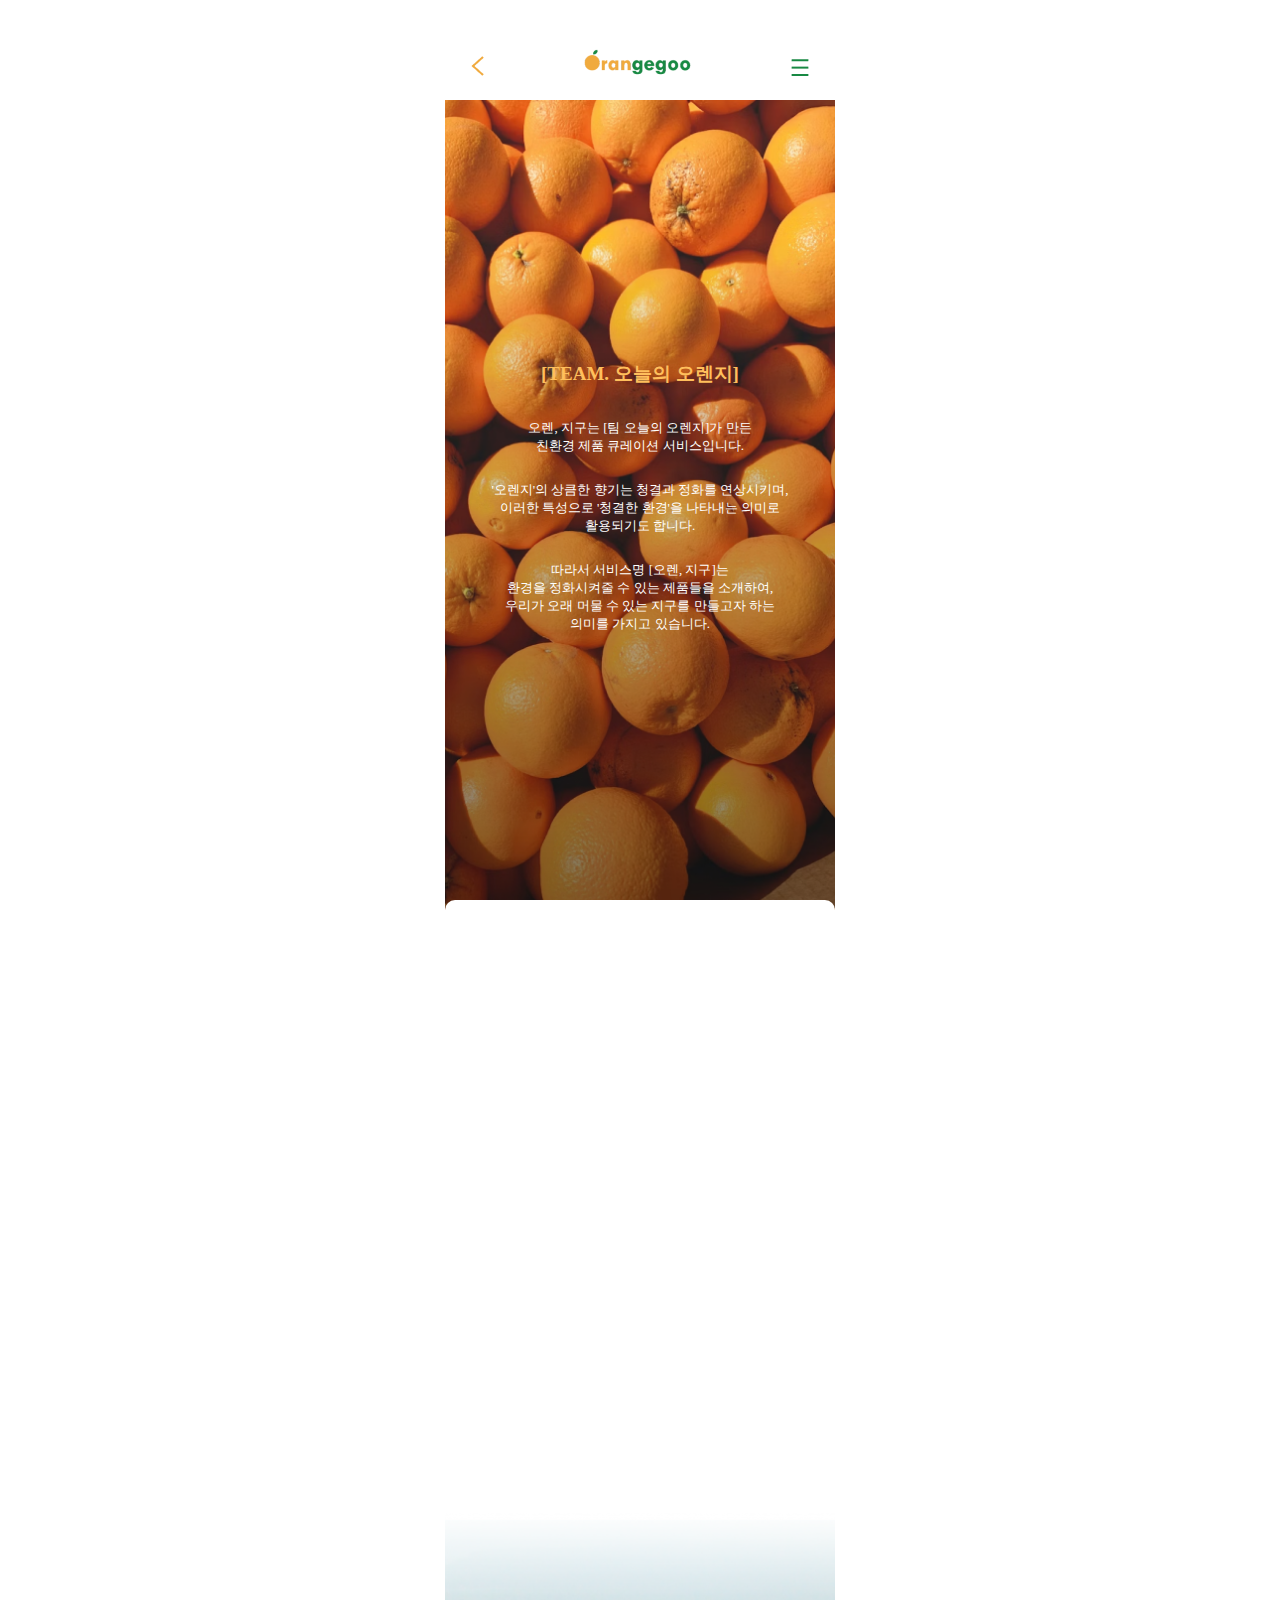
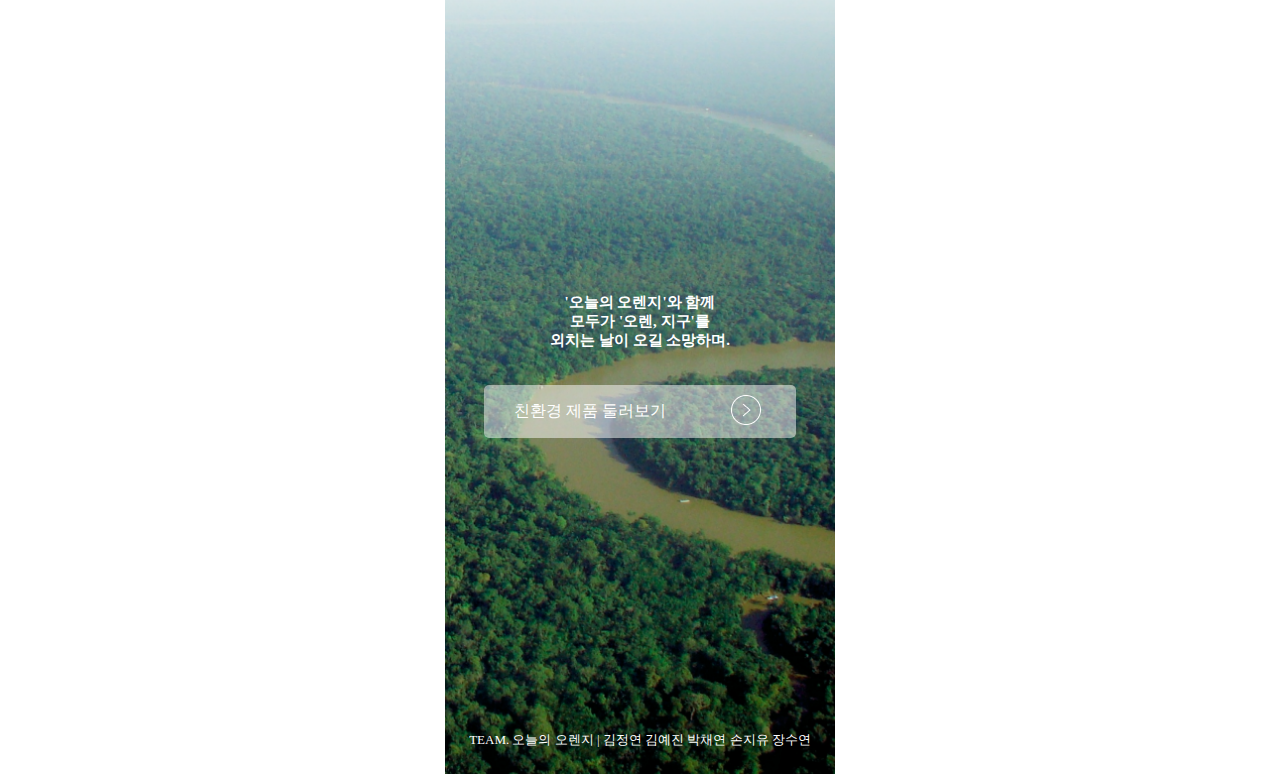
==== index.html @ 46ea6727 "orangegoo-thrid" ====
<!DOCTYPE html>
<html lang="en">
<head>
    <meta charset="UTF-8">
    <meta name="viewport" content="width=device-width, initial-scale=1, maximum-scale=1, user-scalable=no">
    <link rel="stylesheet" href="menu.css">
    <title>Today's Orange</title>
    <script defer src="https://cdn.swygbro.com/public/widget/swyg-widget.js"></script>

    <style>
        body {
            background-color: white;
            width: 390px;
            margin: 0px auto;
            

            display: flex;
            flex-direction: column;
            justify-content: center;
            align-content: center;
        }

        .top {
            height: 80px;
            background-color: white;

            display: flex;
            justify-content: space-between;
            margin: 0px 20px 0px 20px;
            align-items:last baseline;
            padding-bottom: 20px;
        }




        .content {

            display: flex;
            flex-direction: column;
            align-items: center;
        }

        .mainOrange {
            width: 100%;
        }

        .mainText {
            display: flex;
            flex-direction: column;
            align-items: center;
            text-align: center;
            font-size: 13px;
            
            position: absolute;
            top: 38%;
        }

        .contentTextGroup {
            width: 390px;
            height: 800px;
            display: flex;
            flex-direction: column;
            font-size: 10px;

            background-color: white;
            border-radius: 10px 10px 0px 0px;
            position: absolute;
            top: 100%;
        }


        #contentText1 {
            display: flex;
            flex-direction: column;
            align-items: baseline;
            margin: 50px 0px 50px 30px;
            font-weight: 800;

            opacity: 0;
            transition: opacity 3s ease;
        }

        #contentText2 {
            display: flex;
            flex-direction: column;
            align-items: end;
            text-align: end;
            margin: 50px 30px 50px 0px;
            font-weight: 800;

            opacity: 0;
            transition: opacity 3s ease;
        }

        #contentText3 {
            display: flex;
            flex-direction: column;
            align-items: baseline;
            margin: 50px 0px 50px 30px;
            font-weight: 800;

            opacity: 0;
            transition: opacity 3s ease;
        }

        .contentImg {
            width: 100%;
            position: relative;
            top: 600px;
        }

        .contentText4 {
            position: absolute;
            width: 390px;

            display: flex;
            flex-direction: column;
            align-items: center;

        }

        .content4-1 {
            color: white;
            font-size: 15px;
            text-align: center;
            font-weight: bold;

            position: relative;
            top: 100px;
        }

        .content4-2 {
            display: flex;
            justify-content: space-around;
            color: white;
            background-color:  rgba(255, 255, 255, 0.5);
            width: 80%;
            border-radius: 5px;

            position: relative;
            top: 120px;
        }

        .content4-3 {
            color: white;
            font-size: 13px;

            position: relative;
            top: 400px;

        }



    </style>

</head>
<body>
    <div>
        <div class="top">
            <button id="gobackBtn">
                <img src="./orange/before.png">
            </button>

            <img src="./orange/logo.png">

            <button id="menuBtn">
                <img src="./orange/menu.png">
            </button>
            
            <div class="menu" id="menu">
                <button id="x-btn">
                    <img src="./orange/x.png">
                </button>
                <div class="menu-content">
                    <a href="main.html" style="color: black; text-decoration: none; font-weight: bold;">홈</a>
                    <hr id="line"></hr>
                    <a href="category.html" style="color: black; text-decoration: none; font-weight: bold;">상품 구매</a>
                    <hr id="line"></hr>
                    <a href="magazine.html" style="color: black; text-decoration: none; font-weight: bold;">매거진</a>
                </div>
            </div>
        </div>

        <div class="content">

            <img src="orange/orangeGra.png" class="mainOrange">
            <div class="mainText">
                <p style="color: #FFBF5C; font-size: 19px; font-weight: bold;">[TEAM. 오늘의 오렌지]</p>
                <p style="color: white;">오렌, 지구는 [팀 오늘의 오렌지]가 만든<br>
                친환경 제품 큐레이션 서비스입니다.</p>
                <p style="color: white;">'오렌지'의 상큼한 향기는 청결과 정화를 연상시키며,<br>
                이러한 특성으로 '청결한 환경'을 나타내는 의미로<br>
                활용되기도 합니다.</p>
                <p style="color: white;">따라서 서비스명 [오렌, 지구]는<br>
                환경을 정화시켜줄 수 있는 제품들을 소개하여,<br>
                우리가 오래 머물 수 있는 지구를 만들고자 하는<br>
                의미를 가지고 있습니다.</p>
            </div>

            <div class="contentTextGroup">
                <div class="contentText" id="contentText1">
                    <p style="font-size: 15px; font-weight: bold;">[우리의 노력이 <span style="color: #FFBF5C;">당신에게 편리함을</span>]</p>
                    <p>'오렌, 지구'는 여러 부류의 친환경 제품 정보를 제공합니다.<br>
                        우리 모두 환경을 생각하는 마음은 같은데,<br>
                        환경을 위한 제품의 정보를 하나 하나 찾아보는 것은 쉽지 않습니다.<br>
                        우리의 노력이 당신의 수고를 덜어드릴 수 있길 바랍니다.</p>
                </div>

                <div class="contentText" id="contentText2">
                    <p style="font-size: 15px; font-weight: bold;">[줏대있는 <span style="color: #FFBF5C;">친환경'기준'</span>]</p>
                    <p>친환경의 기준은 참 애매합니다.<br>
                        내용물만 친환경이면 되는지, 용기까지 친환경이어야 하는지.<br>
                        어떤 기준으로 친환경 제품을 구매하는 것이 좋을지 고민되기 마련입니다.<br>
                        우리는 명확하게 통일된 기준을 바탕으로 친환경 제품을 큐레이션합니다.</p>
                </div>

                <div class="contentText" id="contentText3">
                    <p style="font-size: 15px; font-weight: bold;">[더 오래 머물 수 있는 <span style="color: #FFBF5C;">지구를 위해</span>]</p>
                    <p>'오렌, 지구'는 친환경 제품'만' 큐레이션 하는 서비스가 아닙니다.<br>
                        환경에 대한 다양한 정보를 제공하는 매거진을 통해<br>
                        더 오래 머물 수 있는 지구를 위한 이야기를 전합니다.<br></p>
                </div>
            </div>

            <div>
                <img src="orange/forestGra.png" class="contentImg">
                <div class="contentText4">
                    <div class="content4-1">
                        <p>'오늘의 오렌지'와 함께<br>
                            모두가 '오렌, 지구'를<br>
                            외치는 날이 오길 소망하며.</p>
                    </div>
                    <div class="content4-2">
                        <p>친환경 제품 둘러보기</p>
                        <button style="border: none; background-color: transparent;" onclick="gotoCategory()">
                            <img src="orange/maintocategory.png">
                        </button>
                    </div>
                    <div class="content4-3">
                        <p> TEAM. 오늘의 오렌지 | 김정연 김예진 박채연 손지유 장수연</p></p>
                    </div>
                </div>
            </div>
        </div>
        


    </div>

    <script src="menu.js"></script>
    <script>
        function gotoCategory() {
            window.location.href = "category.html";
        }

        const slideTextOne = document.getElementById("contentText1");
        const slideTextTwo = document.getElementById("contentText2");
        const slideTextThr = document.getElementById("contentText3");

        window.addEventListener('scroll', () => {
                const scrollPosition = window.scrollY;
                const elementPosition = slideTextOne.offsetTop;
                const windowHeight = window.innerHeight;

                function changeOpacity(element, opacity) {
                    element.style.opacity = opacity;
                }

                if (scrollPosition > elementPosition - windowHeight / 2) {
                
                setTimeout(function() {
                    changeOpacity(slideTextOne, 1);
                }, 0); 

                setTimeout(function() {
                    changeOpacity(slideTextTwo, 1);
                }, 1000); 

                setTimeout(function() {
                    changeOpacity(slideTextThr, 1);
                }, 2000); 


                }
        });





    </script>
</body>
</html>
---- menu.css ----
.menu {
    position: fixed;
    top: 0;
    right: -300px; /* 초기에는 화면 밖으로 숨김 */
    width: 300px;
    height: 100vh;
    z-index: 1;
    
    background-color: white;
    transition: right 1s ease; /* 슬라이드 애니메이션 적용 */
  }
  
  .menu-content {
    margin-top: 100px;
    padding: 20px;
    display: flex;
    flex-direction: column;
  }
  
  .menu-button {
    position: fixed;
    top: 20px;
    left: 20px;
  }

  #menuBtn {
    background-color: transparent;
    border: none;
  }

  #gobackBtn {
    border: none;
    background-color: transparent;
}
  
  #line {
    width: 250px;
    height: 1px;
    background-color: orange;
    border: none;
    margin: 10px 0px 10px 0px;
  }

  #x-btn {
    background-color: transparent;
    border: none;

    position: relative;
    top: 50px;
    left: 250px;
  }
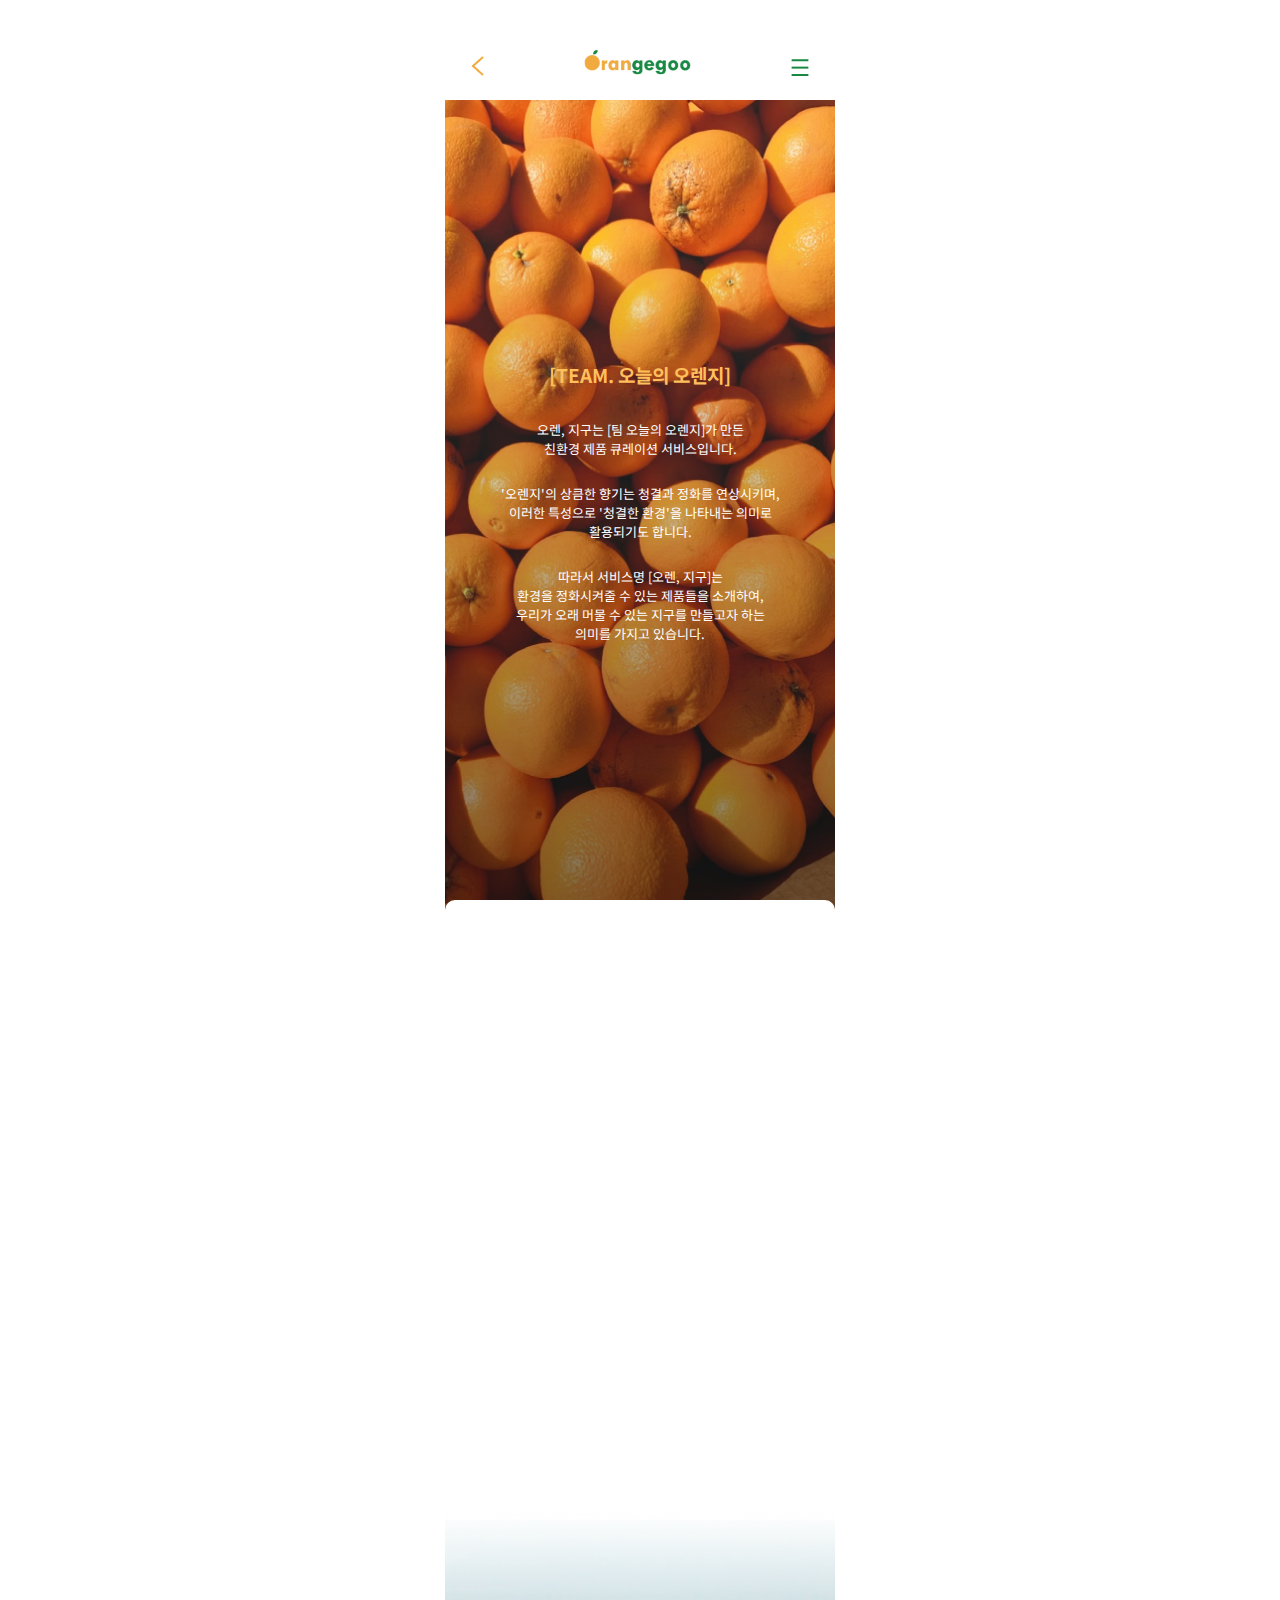
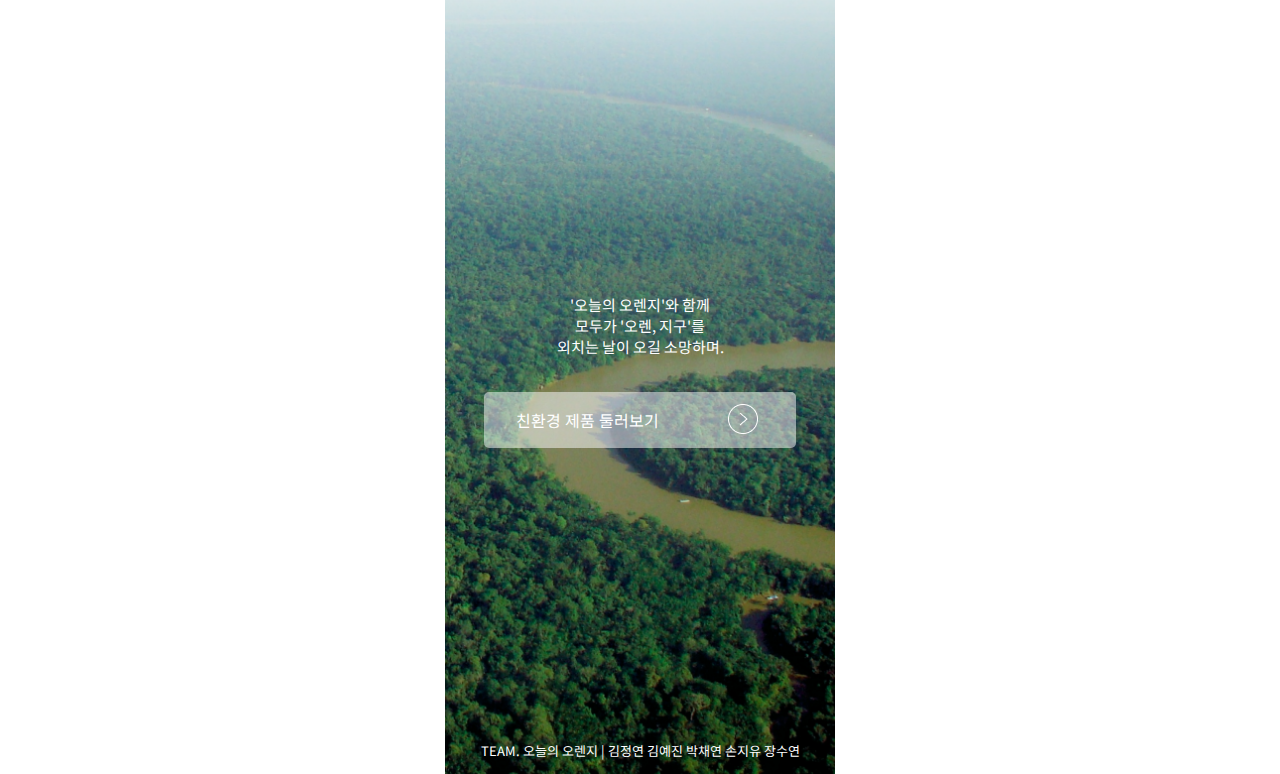
==== commit c4a95d65: "third" ====
--- a/index.html
+++ b/index.html
@@ -8,11 +8,16 @@
     <script defer src="https://cdn.swygbro.com/public/widget/swyg-widget.js"></script>
 
     <style>
+        @import url('https://fonts.googleapis.com/css2?family=Noto+Sans+KR:wght@400;500&display=swap');
+      </style>
+
+    <style>
+        
         body {
             background-color: white;
             width: 390px;
             margin: 0px auto;
-            
+            font-family: 'Noto Sans KR', sans-serif;
 
             display: flex;
             flex-direction: column;
@@ -42,7 +47,7 @@
         }
 
         .mainOrange {
-            width: 100%;
+            width: 390px;
         }
 
         .mainText {
@@ -124,7 +129,7 @@
             color: white;
             font-size: 15px;
             text-align: center;
-            font-weight: bold;
+
 
             position: relative;
             top: 100px;
@@ -174,7 +179,7 @@
                     <img src="./orange/x.png">
                 </button>
                 <div class="menu-content">
-                    <a href="main.html" style="color: black; text-decoration: none; font-weight: bold;">홈</a>
+                    <a href="index.html" style="color: black; text-decoration: none; font-weight: bold;">홈</a>
                     <hr id="line"></hr>
                     <a href="category.html" style="color: black; text-decoration: none; font-weight: bold;">상품 구매</a>
                     <hr id="line"></hr>
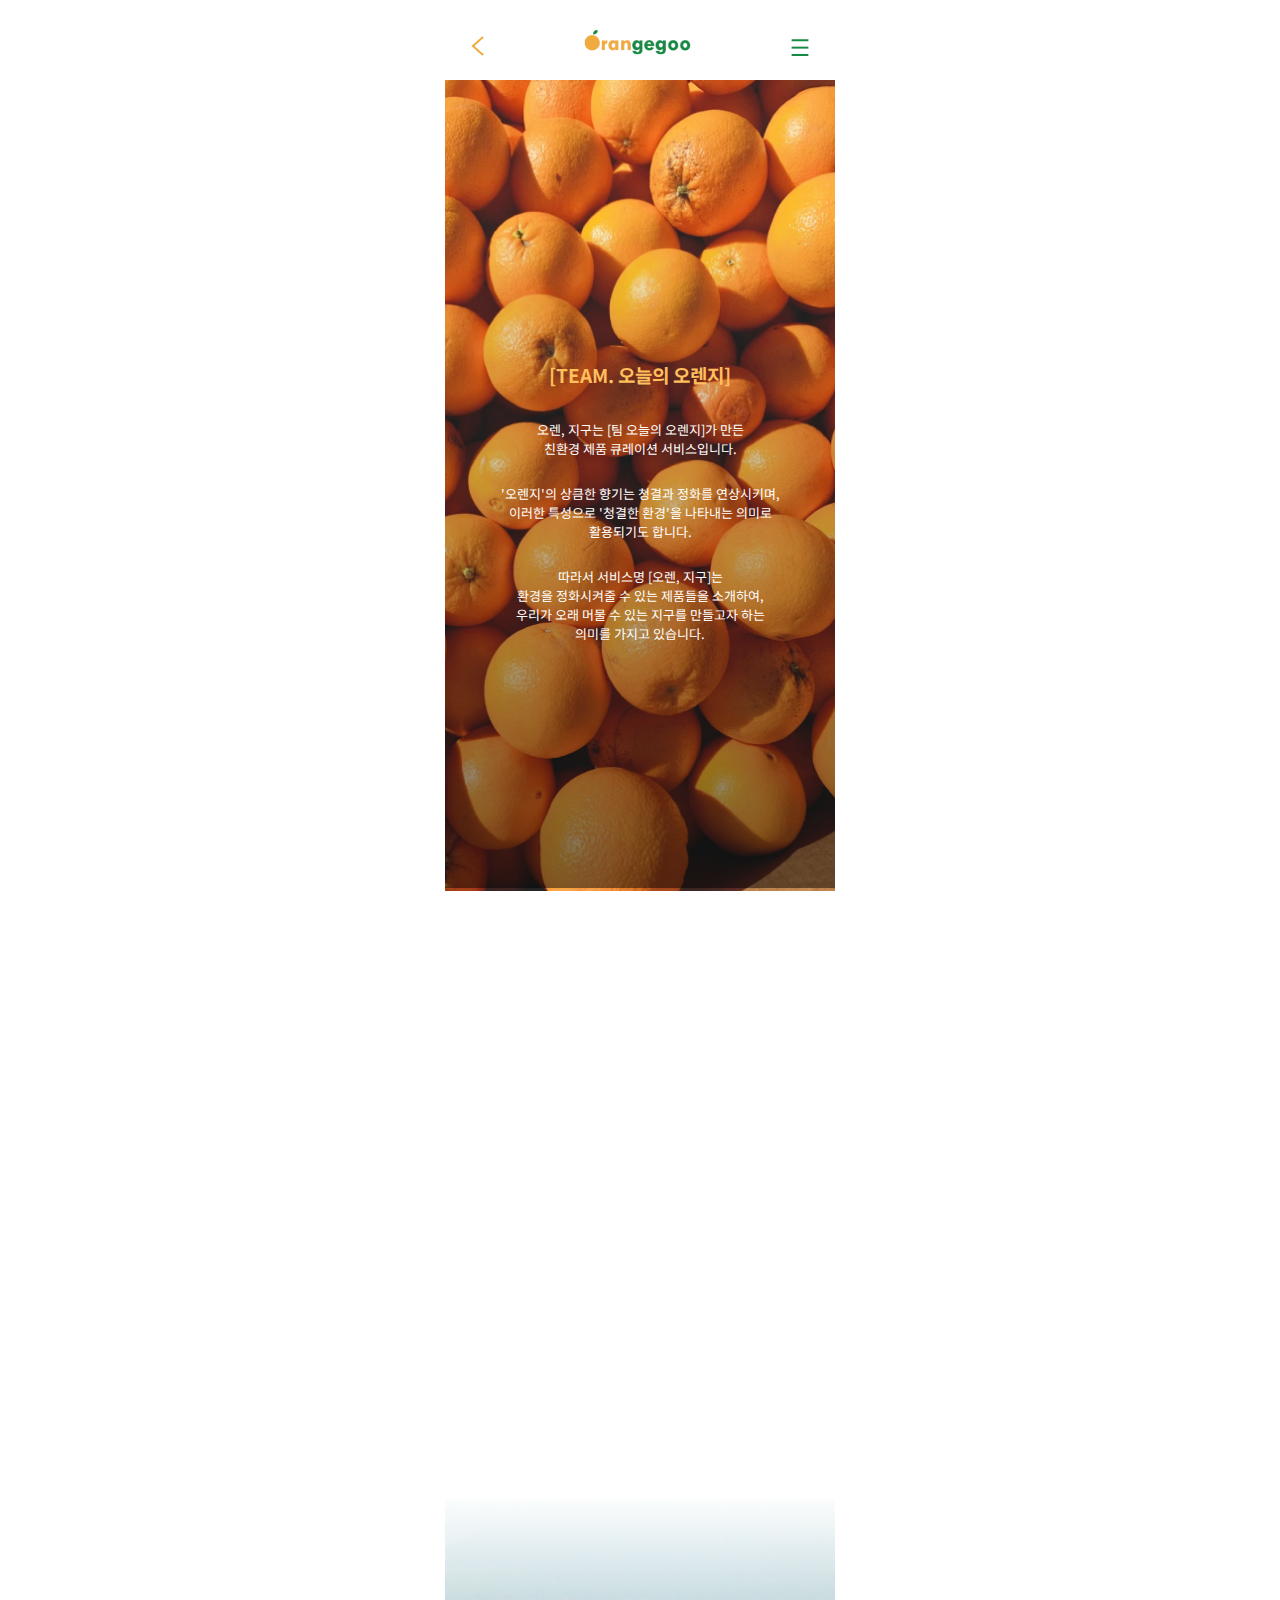
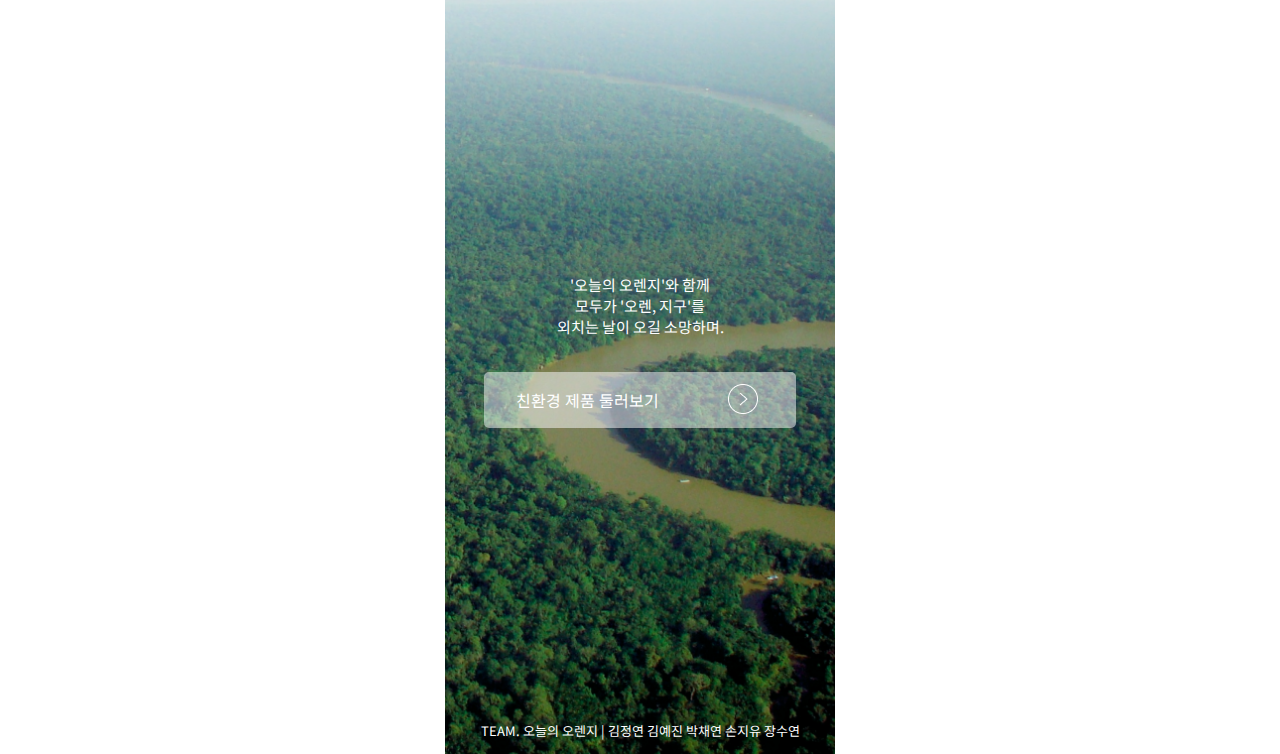
==== commit faaf0dc9: "last" ====
--- a/index.html
+++ b/index.html
@@ -26,7 +26,7 @@
         }
 
         .top {
-            height: 80px;
+            height: 60px;
             background-color: white;
 
             display: flex;
@@ -35,7 +35,6 @@
             align-items:last baseline;
             padding-bottom: 20px;
         }
-
 
 
 
@@ -80,7 +79,7 @@
             flex-direction: column;
             align-items: baseline;
             margin: 50px 0px 50px 30px;
-            font-weight: 800;
+   
 
             opacity: 0;
             transition: opacity 3s ease;
@@ -92,7 +91,7 @@
             align-items: end;
             text-align: end;
             margin: 50px 30px 50px 0px;
-            font-weight: 800;
+ 
 
             opacity: 0;
             transition: opacity 3s ease;
@@ -103,7 +102,7 @@
             flex-direction: column;
             align-items: baseline;
             margin: 50px 0px 50px 30px;
-            font-weight: 800;
+
 
             opacity: 0;
             transition: opacity 3s ease;
@@ -206,7 +205,7 @@
 
             <div class="contentTextGroup">
                 <div class="contentText" id="contentText1">
-                    <p style="font-size: 15px; font-weight: bold;">[우리의 노력이 <span style="color: #FFBF5C;">당신에게 편리함을</span>]</p>
+                    <p style="font-size: 15px; font-weight: bold;">우리의 노력이 당신에게 <span style="color: #FFBF5C;">편리함</span>을</p>
                     <p>'오렌, 지구'는 여러 부류의 친환경 제품 정보를 제공합니다.<br>
                         우리 모두 환경을 생각하는 마음은 같은데,<br>
                         환경을 위한 제품의 정보를 하나 하나 찾아보는 것은 쉽지 않습니다.<br>
@@ -214,7 +213,7 @@
                 </div>
 
                 <div class="contentText" id="contentText2">
-                    <p style="font-size: 15px; font-weight: bold;">[줏대있는 <span style="color: #FFBF5C;">친환경'기준'</span>]</p>
+                    <p style="font-size: 15px; font-weight: bold;">줏대있는 친환경<span style="color: #FFBF5C;">기준</span></p>
                     <p>친환경의 기준은 참 애매합니다.<br>
                         내용물만 친환경이면 되는지, 용기까지 친환경이어야 하는지.<br>
                         어떤 기준으로 친환경 제품을 구매하는 것이 좋을지 고민되기 마련입니다.<br>
@@ -222,7 +221,7 @@
                 </div>
 
                 <div class="contentText" id="contentText3">
-                    <p style="font-size: 15px; font-weight: bold;">[더 오래 머물 수 있는 <span style="color: #FFBF5C;">지구를 위해</span>]</p>
+                    <p style="font-size: 15px; font-weight: bold;">더 오래 머물 수 있는 <span style="color: #FFBF5C;">지구를 위해</span></p>
                     <p>'오렌, 지구'는 친환경 제품'만' 큐레이션 하는 서비스가 아닙니다.<br>
                         환경에 대한 다양한 정보를 제공하는 매거진을 통해<br>
                         더 오래 머물 수 있는 지구를 위한 이야기를 전합니다.<br></p>
